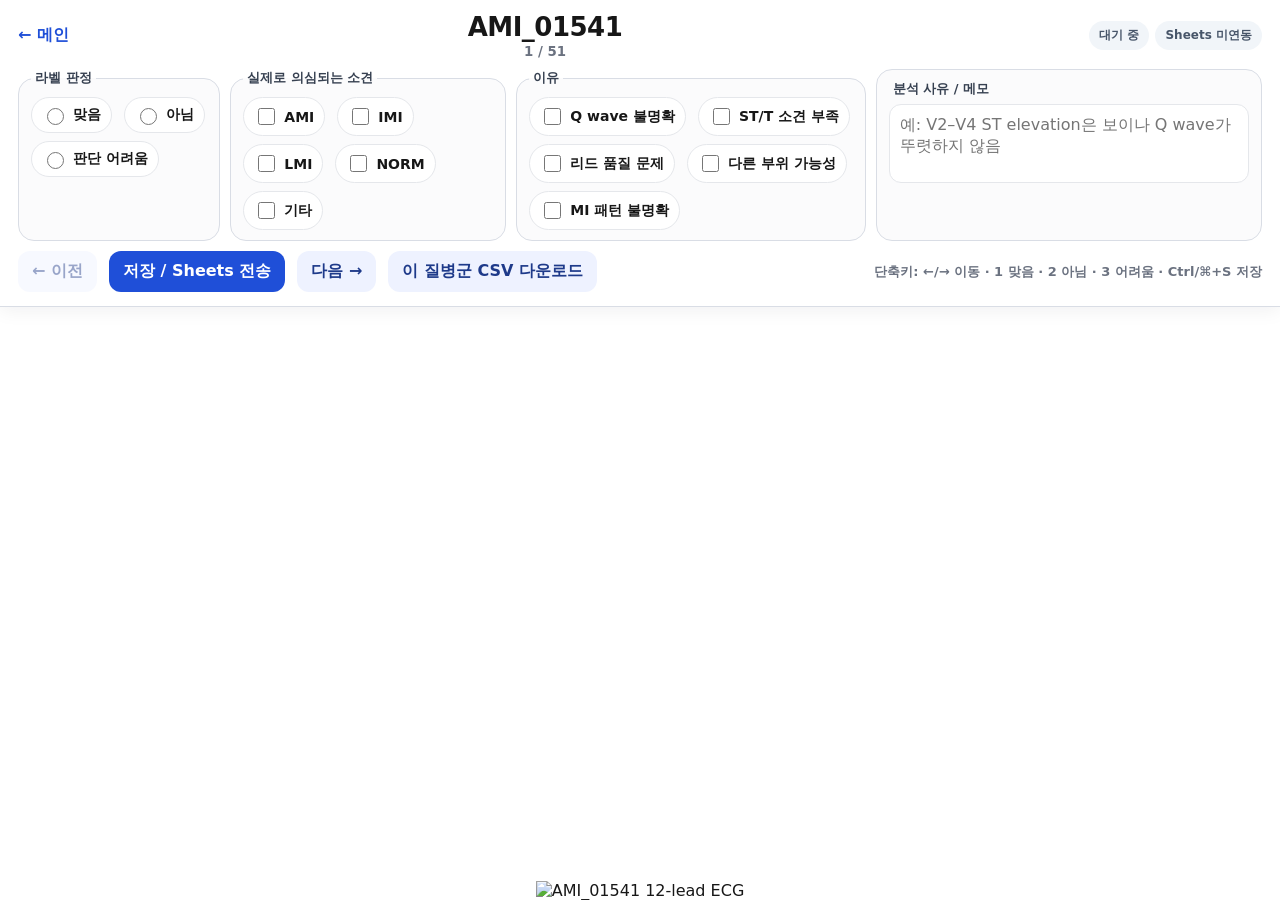
==== review.html @ 47379f3b "Add files via upload" ====
<!doctype html>
<html lang="ko">
<head>
  <meta charset="utf-8" />
  <meta name="viewport" content="width=device-width, initial-scale=1" />
  <title>ECG Review</title>
  <link rel="stylesheet" href="style.css" />
</head>
<body class="review-page">
  <div class="review-shell">
    <header class="control-panel">
      <div class="top-row">
        <a class="back-link" href="index.html">← 메인</a>
        <div class="case-title">
          <span id="caseLabel">Loading...</span>
          <small id="progressLabel"></small>
        </div>
        <div class="status-stack">
          <span id="saveStatus" class="status-pill">대기 중</span>
          <span id="syncStatus" class="status-pill muted-pill">Sheets 미연동</span>
        </div>
      </div>

      <div class="form-row">
        <fieldset class="radio-group">
          <legend>라벨 판정</legend>
          <label><input type="radio" name="verdict" value="match" /> 맞음</label>
          <label><input type="radio" name="verdict" value="mismatch" /> 아님</label>
          <label><input type="radio" name="verdict" value="uncertain" /> 판단 어려움</label>
        </fieldset>

        <fieldset class="checkbox-group">
          <legend>실제로 의심되는 소견</legend>
          <label><input type="checkbox" name="observed" value="AMI" /> AMI</label>
          <label><input type="checkbox" name="observed" value="IMI" /> IMI</label>
          <label><input type="checkbox" name="observed" value="LMI" /> LMI</label>
          <label><input type="checkbox" name="observed" value="NORM" /> NORM</label>
          <label><input type="checkbox" name="observed" value="Other" /> 기타</label>
        </fieldset>

        <fieldset class="checkbox-group reason-box">
          <legend>이유</legend>
          <label><input type="checkbox" name="reason" value="Q-wave not clear" /> Q wave 불명확</label>
          <label><input type="checkbox" name="reason" value="ST/T morphology not convincing" /> ST/T 소견 부족</label>
          <label><input type="checkbox" name="reason" value="Poor lead quality" /> 리드 품질 문제</label>
          <label><input type="checkbox" name="reason" value="Different territory" /> 다른 부위 가능성</label>
          <label><input type="checkbox" name="reason" value="No clear MI pattern" /> MI 패턴 불명확</label>
        </fieldset>

        <label class="comment-box">
          <span>분석 사유 / 메모</span>
          <textarea id="commentInput" rows="3" placeholder="예: V2–V4 ST elevation은 보이나 Q wave가 뚜렷하지 않음"></textarea>
        </label>
      </div>

      <div class="nav-row">
        <button id="prevBtn" class="secondary">← 이전</button>
        <button id="saveBtn" class="primary">저장 / Sheets 전송</button>
        <button id="nextBtn" class="secondary">다음 →</button>
        <button id="exportGroupBtn" class="secondary">이 질병군 CSV 다운로드</button>
        <span class="shortcut-help">단축키: ←/→ 이동 · 1 맞음 · 2 아님 · 3 어려움 · Ctrl/⌘+S 저장</span>
      </div>
    </header>

    <main class="ecg-area">
      <img id="ecgImage" alt="12-lead ECG" />
    </main>
  </div>
  <script src="config.js"></script>
  <script src="app.js"></script>
</body>
</html>
---- style.css ----
:root {
  --bg: #f5f6f8;
  --panel: #ffffff;
  --text: #171717;
  --muted: #6b7280;
  --line: #d9dde5;
  --primary: #1f4fd8;
  --primary-dark: #163ea9;
  --danger: #b42318;
  --ok: #0f7b3f;
  --warn: #9a5b00;
  --shadow: 0 12px 32px rgba(15, 23, 42, 0.10);
}

* { box-sizing: border-box; }
html, body { margin: 0; min-height: 100%; font-family: system-ui, -apple-system, BlinkMacSystemFont, "Segoe UI", sans-serif; color: var(--text); background: var(--bg); }
button, input, textarea { font: inherit; }
button { border: 0; border-radius: 12px; padding: 10px 14px; cursor: pointer; font-weight: 700; }
button:disabled { opacity: .45; cursor: not-allowed; }
.primary { background: var(--primary); color: white; }
.primary:hover { background: var(--primary-dark); }
.secondary { background: #eef2ff; color: #1e3a8a; }
.danger-ghost { background: #fff1f2; color: var(--danger); }
.link { color: var(--primary); font-weight: 700; text-decoration: none; }
.muted { color: var(--muted); }
.eyebrow { margin: 0 0 8px; color: var(--primary); text-transform: uppercase; letter-spacing: .08em; font-weight: 800; font-size: 13px; }

.home-shell { max-width: 1180px; margin: 0 auto; padding: 36px 20px 64px; }
.hero-card, .notice-card, .field-card, .group-card { background: var(--panel); border: 1px solid var(--line); border-radius: 24px; box-shadow: var(--shadow); }
.hero-card { padding: 28px; display: flex; justify-content: space-between; gap: 20px; align-items: center; }
.hero-card h1 { margin: 0; font-size: clamp(30px, 5vw, 52px); letter-spacing: -0.04em; }
.home-actions { display: flex; gap: 10px; flex-wrap: wrap; justify-content: flex-end; }
.setup-grid { display: grid; grid-template-columns: 1fr 2fr 1fr; gap: 16px; margin: 22px 0 32px; }
.field-card { display: flex; flex-direction: column; gap: 8px; padding: 16px; }
.field-card span { font-weight: 800; }
.field-card small { color: var(--muted); }
.field-card input { width: 100%; border: 1px solid var(--line); border-radius: 12px; padding: 12px; background: #fbfbfc; }
.group-grid { display: grid; grid-template-columns: repeat(4, minmax(0, 1fr)); gap: 16px; margin-top: 14px; }
.group-card { padding: 22px; text-decoration: none; color: var(--text); min-height: 170px; display: flex; flex-direction: column; justify-content: space-between; transition: transform .12s ease, box-shadow .12s ease; }
.group-card:hover { transform: translateY(-3px); box-shadow: 0 20px 46px rgba(15,23,42,.14); }
.group-card h3 { margin: 0; font-size: 34px; letter-spacing: -0.04em; }
.group-card p { margin: 0; color: var(--muted); }
.count-badge { display: inline-flex; align-items: center; gap: 6px; width: fit-content; padding: 6px 10px; border-radius: 999px; background: #f1f5f9; color: #334155; font-weight: 800; }
.notice-card { margin-top: 28px; padding: 18px 20px; }
.notice-card p { color: var(--muted); margin: 6px 0 10px; }

.review-page { height: 100vh; overflow: hidden; background: #fff; }
.review-shell { height: 100vh; display: flex; flex-direction: column; }
.control-panel { min-height: 245px; flex: 0 0 auto; padding: 12px 18px 14px; border-bottom: 1px solid var(--line); background: #fff; box-shadow: 0 4px 18px rgba(15,23,42,.06); z-index: 2; }
.top-row, .nav-row { display: flex; align-items: center; gap: 12px; }
.top-row { justify-content: space-between; margin-bottom: 10px; }
.back-link { color: var(--primary); text-decoration: none; font-weight: 800; min-width: 70px; }
.case-title { text-align: center; display: flex; flex-direction: column; gap: 2px; }
.case-title span { font-size: 26px; font-weight: 900; letter-spacing: -0.02em; }
.case-title small { color: var(--muted); font-weight: 700; }
.status-stack { display: flex; gap: 6px; justify-content: flex-end; min-width: 260px; }
.status-pill { border-radius: 999px; padding: 6px 10px; font-size: 12px; font-weight: 800; background: #e8fff1; color: var(--ok); white-space: nowrap; }
.muted-pill { background: #f1f5f9; color: #475569; }
.warn-pill { background: #fff7ed; color: var(--warn); }

.form-row { display: grid; grid-template-columns: 1.1fr 1.5fr 1.9fr 2.1fr; gap: 10px; align-items: stretch; }
fieldset, .comment-box { margin: 0; border: 1px solid var(--line); border-radius: 16px; padding: 10px 12px; background: #fbfbfc; }
legend, .comment-box span { padding: 0 4px; font-weight: 900; font-size: 13px; color: #374151; }
.radio-group, .checkbox-group { display: flex; flex-wrap: wrap; align-content: flex-start; gap: 8px 12px; }
.radio-group label, .checkbox-group label { display: inline-flex; align-items: center; gap: 6px; border: 1px solid #e5e7eb; background: white; border-radius: 999px; padding: 7px 10px; font-weight: 700; font-size: 14px; }
input[type="radio"], input[type="checkbox"] { width: 17px; height: 17px; accent-color: var(--primary); }
.comment-box { display: flex; flex-direction: column; gap: 6px; }
.comment-box textarea { width: 100%; resize: none; border: 1px solid #e5e7eb; border-radius: 12px; padding: 10px; min-height: 74px; background: white; }
.nav-row { margin-top: 10px; flex-wrap: wrap; }
.shortcut-help { margin-left: auto; color: var(--muted); font-size: 13px; font-weight: 700; }

.ecg-area { flex: 1 1 auto; min-height: 0; display: flex; align-items: flex-end; justify-content: center; overflow: hidden; background: #fff; }
.ecg-area img { max-width: 100%; max-height: 100%; object-fit: contain; object-position: center bottom; display: block; }

@media (max-width: 1100px) {
  .setup-grid { grid-template-columns: 1fr; }
  .group-grid { grid-template-columns: repeat(2, minmax(0, 1fr)); }
  .form-row { grid-template-columns: 1fr 1fr; }
  .control-panel { min-height: 330px; }
}
@media (max-width: 720px) {
  .hero-card { flex-direction: column; align-items: flex-start; }
  .group-grid { grid-template-columns: 1fr; }
  .form-row { grid-template-columns: 1fr; }
  .review-page { overflow: auto; }
  .review-shell { height: auto; min-height: 100vh; }
  .ecg-area { min-height: 55vh; align-items: flex-start; }
  .status-stack { min-width: 0; flex-direction: column; }
  .shortcut-help { display: none; }
}
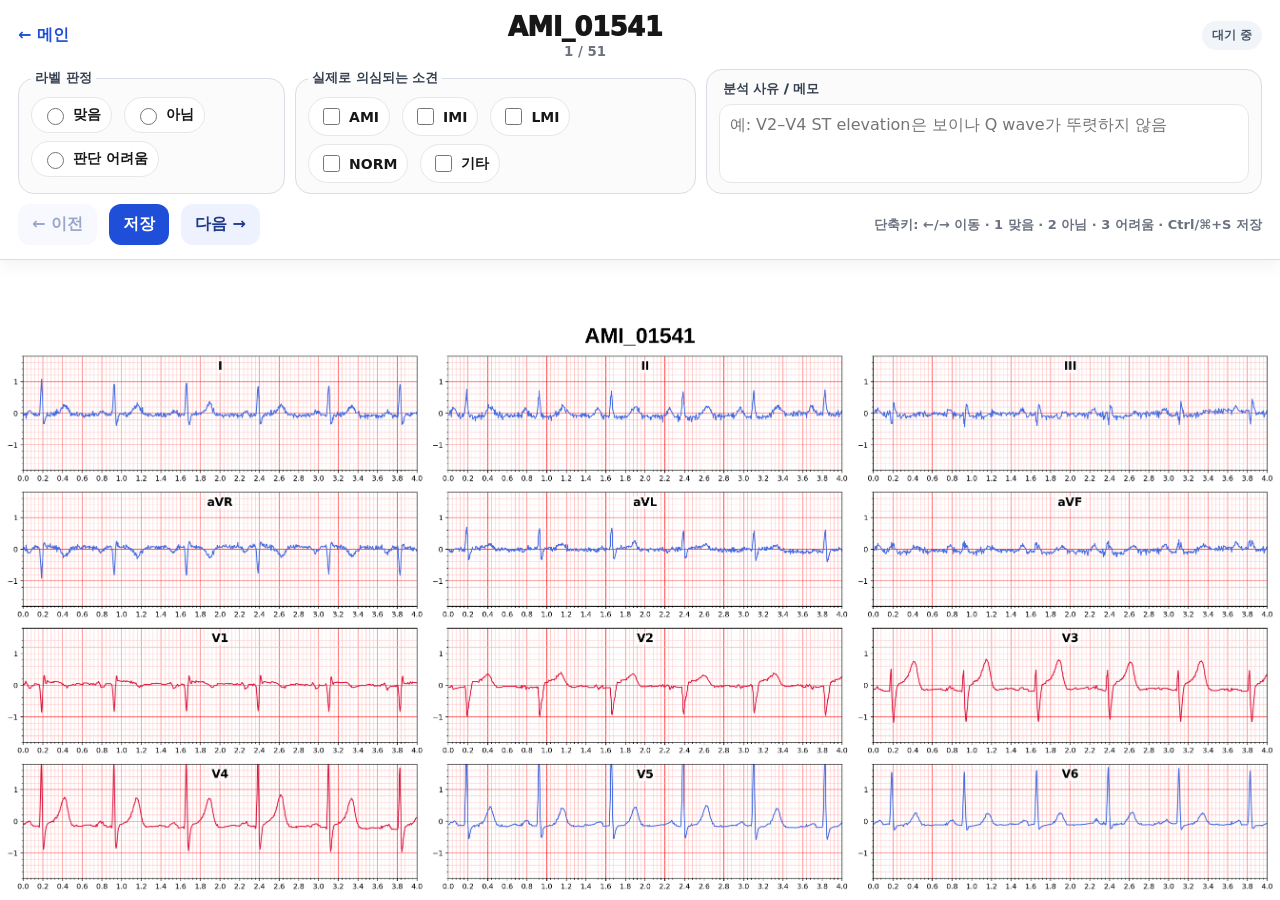
==== commit cfa8b1af: "Add files via upload" ====
--- a/review.html
+++ b/review.html
@@ -8,43 +8,33 @@
 </head>
 <body class="review-page">
   <div class="review-shell">
-    <header class="control-panel">
+    <header class="control-panel simplified-panel">
       <div class="top-row">
         <a class="back-link" href="index.html">← 메인</a>
         <div class="case-title">
           <span id="caseLabel">Loading...</span>
           <small id="progressLabel"></small>
         </div>
-        <div class="status-stack">
-          <span id="saveStatus" class="status-pill">대기 중</span>
-          <span id="syncStatus" class="status-pill muted-pill">Sheets 미연동</span>
+        <div class="status-stack simple-status">
+          <span id="saveStatus" class="status-pill muted-pill">대기 중</span>
         </div>
       </div>
 
-      <div class="form-row">
-        <fieldset class="radio-group">
+      <div class="form-row simplified-form">
+        <fieldset class="radio-group verdict-box">
           <legend>라벨 판정</legend>
           <label><input type="radio" name="verdict" value="match" /> 맞음</label>
           <label><input type="radio" name="verdict" value="mismatch" /> 아님</label>
           <label><input type="radio" name="verdict" value="uncertain" /> 판단 어려움</label>
         </fieldset>
 
-        <fieldset class="checkbox-group">
+        <fieldset class="checkbox-group observed-box">
           <legend>실제로 의심되는 소견</legend>
           <label><input type="checkbox" name="observed" value="AMI" /> AMI</label>
           <label><input type="checkbox" name="observed" value="IMI" /> IMI</label>
           <label><input type="checkbox" name="observed" value="LMI" /> LMI</label>
           <label><input type="checkbox" name="observed" value="NORM" /> NORM</label>
           <label><input type="checkbox" name="observed" value="Other" /> 기타</label>
-        </fieldset>
-
-        <fieldset class="checkbox-group reason-box">
-          <legend>이유</legend>
-          <label><input type="checkbox" name="reason" value="Q-wave not clear" /> Q wave 불명확</label>
-          <label><input type="checkbox" name="reason" value="ST/T morphology not convincing" /> ST/T 소견 부족</label>
-          <label><input type="checkbox" name="reason" value="Poor lead quality" /> 리드 품질 문제</label>
-          <label><input type="checkbox" name="reason" value="Different territory" /> 다른 부위 가능성</label>
-          <label><input type="checkbox" name="reason" value="No clear MI pattern" /> MI 패턴 불명확</label>
         </fieldset>
 
         <label class="comment-box">
@@ -55,9 +45,8 @@
 
       <div class="nav-row">
         <button id="prevBtn" class="secondary">← 이전</button>
-        <button id="saveBtn" class="primary">저장 / Sheets 전송</button>
+        <button id="saveBtn" class="primary">저장</button>
         <button id="nextBtn" class="secondary">다음 →</button>
-        <button id="exportGroupBtn" class="secondary">이 질병군 CSV 다운로드</button>
         <span class="shortcut-help">단축키: ←/→ 이동 · 1 맞음 · 2 아님 · 3 어려움 · Ctrl/⌘+S 저장</span>
       </div>
     </header>
--- a/style.css
+++ b/style.css
@@ -6,7 +6,6 @@
   --line: #d9dde5;
   --primary: #1f4fd8;
   --primary-dark: #163ea9;
-  --danger: #b42318;
   --ok: #0f7b3f;
   --warn: #9a5b00;
   --shadow: 0 12px 32px rgba(15, 23, 42, 0.10);
@@ -15,76 +14,70 @@
 * { box-sizing: border-box; }
 html, body { margin: 0; min-height: 100%; font-family: system-ui, -apple-system, BlinkMacSystemFont, "Segoe UI", sans-serif; color: var(--text); background: var(--bg); }
 button, input, textarea { font: inherit; }
-button { border: 0; border-radius: 12px; padding: 10px 14px; cursor: pointer; font-weight: 700; }
+button { border: 0; border-radius: 12px; padding: 10px 14px; cursor: pointer; font-weight: 800; }
 button:disabled { opacity: .45; cursor: not-allowed; }
 .primary { background: var(--primary); color: white; }
 .primary:hover { background: var(--primary-dark); }
 .secondary { background: #eef2ff; color: #1e3a8a; }
-.danger-ghost { background: #fff1f2; color: var(--danger); }
-.link { color: var(--primary); font-weight: 700; text-decoration: none; }
 .muted { color: var(--muted); }
-.eyebrow { margin: 0 0 8px; color: var(--primary); text-transform: uppercase; letter-spacing: .08em; font-weight: 800; font-size: 13px; }
+.eyebrow { margin: 0 0 8px; color: var(--primary); text-transform: uppercase; letter-spacing: .08em; font-weight: 900; font-size: 13px; }
 
 .home-shell { max-width: 1180px; margin: 0 auto; padding: 36px 20px 64px; }
-.hero-card, .notice-card, .field-card, .group-card { background: var(--panel); border: 1px solid var(--line); border-radius: 24px; box-shadow: var(--shadow); }
-.hero-card { padding: 28px; display: flex; justify-content: space-between; gap: 20px; align-items: center; }
+.hero-card, .group-card { background: var(--panel); border: 1px solid var(--line); border-radius: 24px; box-shadow: var(--shadow); }
+.hero-card { padding: 28px; }
+.compact-hero { margin-bottom: 32px; }
 .hero-card h1 { margin: 0; font-size: clamp(30px, 5vw, 52px); letter-spacing: -0.04em; }
-.home-actions { display: flex; gap: 10px; flex-wrap: wrap; justify-content: flex-end; }
-.setup-grid { display: grid; grid-template-columns: 1fr 2fr 1fr; gap: 16px; margin: 22px 0 32px; }
-.field-card { display: flex; flex-direction: column; gap: 8px; padding: 16px; }
-.field-card span { font-weight: 800; }
-.field-card small { color: var(--muted); }
-.field-card input { width: 100%; border: 1px solid var(--line); border-radius: 12px; padding: 12px; background: #fbfbfc; }
-.group-grid { display: grid; grid-template-columns: repeat(4, minmax(0, 1fr)); gap: 16px; margin-top: 14px; }
+.hero-card p:last-child { margin-bottom: 0; }
+.group-grid { display: grid; grid-template-columns: repeat(3, minmax(0, 1fr)); gap: 16px; margin-top: 14px; }
 .group-card { padding: 22px; text-decoration: none; color: var(--text); min-height: 170px; display: flex; flex-direction: column; justify-content: space-between; transition: transform .12s ease, box-shadow .12s ease; }
 .group-card:hover { transform: translateY(-3px); box-shadow: 0 20px 46px rgba(15,23,42,.14); }
-.group-card h3 { margin: 0; font-size: 34px; letter-spacing: -0.04em; }
-.group-card p { margin: 0; color: var(--muted); }
-.count-badge { display: inline-flex; align-items: center; gap: 6px; width: fit-content; padding: 6px 10px; border-radius: 999px; background: #f1f5f9; color: #334155; font-weight: 800; }
-.notice-card { margin-top: 28px; padding: 18px 20px; }
-.notice-card p { color: var(--muted); margin: 6px 0 10px; }
+.group-card h3 { margin: 0; font-size: 38px; letter-spacing: -0.04em; }
+.group-card p { margin: 4px 0 0; color: var(--muted); }
+.count-badge { display: inline-flex; align-items: center; width: fit-content; padding: 6px 10px; border-radius: 999px; background: #f1f5f9; color: #334155; font-weight: 900; }
 
 .review-page { height: 100vh; overflow: hidden; background: #fff; }
 .review-shell { height: 100vh; display: flex; flex-direction: column; }
-.control-panel { min-height: 245px; flex: 0 0 auto; padding: 12px 18px 14px; border-bottom: 1px solid var(--line); background: #fff; box-shadow: 0 4px 18px rgba(15,23,42,.06); z-index: 2; }
+.control-panel { flex: 0 0 auto; padding: 12px 18px 14px; border-bottom: 1px solid var(--line); background: #fff; box-shadow: 0 4px 18px rgba(15,23,42,.06); z-index: 2; }
+.simplified-panel { min-height: 190px; }
 .top-row, .nav-row { display: flex; align-items: center; gap: 12px; }
 .top-row { justify-content: space-between; margin-bottom: 10px; }
-.back-link { color: var(--primary); text-decoration: none; font-weight: 800; min-width: 70px; }
+.back-link { color: var(--primary); text-decoration: none; font-weight: 900; min-width: 70px; }
 .case-title { text-align: center; display: flex; flex-direction: column; gap: 2px; }
-.case-title span { font-size: 26px; font-weight: 900; letter-spacing: -0.02em; }
-.case-title small { color: var(--muted); font-weight: 700; }
-.status-stack { display: flex; gap: 6px; justify-content: flex-end; min-width: 260px; }
-.status-pill { border-radius: 999px; padding: 6px 10px; font-size: 12px; font-weight: 800; background: #e8fff1; color: var(--ok); white-space: nowrap; }
+.case-title span { font-size: 26px; font-weight: 950; letter-spacing: -0.02em; }
+.case-title small { color: var(--muted); font-weight: 800; }
+.status-stack { display: flex; gap: 6px; justify-content: flex-end; min-width: 180px; }
+.status-pill { border-radius: 999px; padding: 6px 10px; font-size: 12px; font-weight: 900; background: #e8fff1; color: var(--ok); white-space: nowrap; }
 .muted-pill { background: #f1f5f9; color: #475569; }
 .warn-pill { background: #fff7ed; color: var(--warn); }
 
-.form-row { display: grid; grid-template-columns: 1.1fr 1.5fr 1.9fr 2.1fr; gap: 10px; align-items: stretch; }
+.form-row { display: grid; gap: 10px; align-items: stretch; }
+.simplified-form { grid-template-columns: 1.2fr 1.8fr 2.5fr; }
 fieldset, .comment-box { margin: 0; border: 1px solid var(--line); border-radius: 16px; padding: 10px 12px; background: #fbfbfc; }
-legend, .comment-box span { padding: 0 4px; font-weight: 900; font-size: 13px; color: #374151; }
+legend, .comment-box span { padding: 0 4px; font-weight: 950; font-size: 13px; color: #374151; }
 .radio-group, .checkbox-group { display: flex; flex-wrap: wrap; align-content: flex-start; gap: 8px 12px; }
-.radio-group label, .checkbox-group label { display: inline-flex; align-items: center; gap: 6px; border: 1px solid #e5e7eb; background: white; border-radius: 999px; padding: 7px 10px; font-weight: 700; font-size: 14px; }
+.radio-group label, .checkbox-group label { display: inline-flex; align-items: center; gap: 6px; border: 1px solid #e5e7eb; background: white; border-radius: 999px; padding: 7px 10px; font-weight: 800; font-size: 14px; }
 input[type="radio"], input[type="checkbox"] { width: 17px; height: 17px; accent-color: var(--primary); }
 .comment-box { display: flex; flex-direction: column; gap: 6px; }
 .comment-box textarea { width: 100%; resize: none; border: 1px solid #e5e7eb; border-radius: 12px; padding: 10px; min-height: 74px; background: white; }
 .nav-row { margin-top: 10px; flex-wrap: wrap; }
-.shortcut-help { margin-left: auto; color: var(--muted); font-size: 13px; font-weight: 700; }
+.shortcut-help { margin-left: auto; color: var(--muted); font-size: 13px; font-weight: 800; }
 
 .ecg-area { flex: 1 1 auto; min-height: 0; display: flex; align-items: flex-end; justify-content: center; overflow: hidden; background: #fff; }
 .ecg-area img { max-width: 100%; max-height: 100%; object-fit: contain; object-position: center bottom; display: block; }
 
 @media (max-width: 1100px) {
-  .setup-grid { grid-template-columns: 1fr; }
-  .group-grid { grid-template-columns: repeat(2, minmax(0, 1fr)); }
-  .form-row { grid-template-columns: 1fr 1fr; }
-  .control-panel { min-height: 330px; }
+  .group-grid { grid-template-columns: repeat(3, minmax(0, 1fr)); }
+  .simplified-form { grid-template-columns: 1fr 1fr; }
+  .comment-box { grid-column: 1 / -1; }
+  .simplified-panel { min-height: 270px; }
 }
 @media (max-width: 720px) {
-  .hero-card { flex-direction: column; align-items: flex-start; }
   .group-grid { grid-template-columns: 1fr; }
-  .form-row { grid-template-columns: 1fr; }
+  .simplified-form { grid-template-columns: 1fr; }
+  .comment-box { grid-column: auto; }
   .review-page { overflow: auto; }
   .review-shell { height: auto; min-height: 100vh; }
   .ecg-area { min-height: 55vh; align-items: flex-start; }
-  .status-stack { min-width: 0; flex-direction: column; }
+  .status-stack { min-width: 0; }
   .shortcut-help { display: none; }
 }
